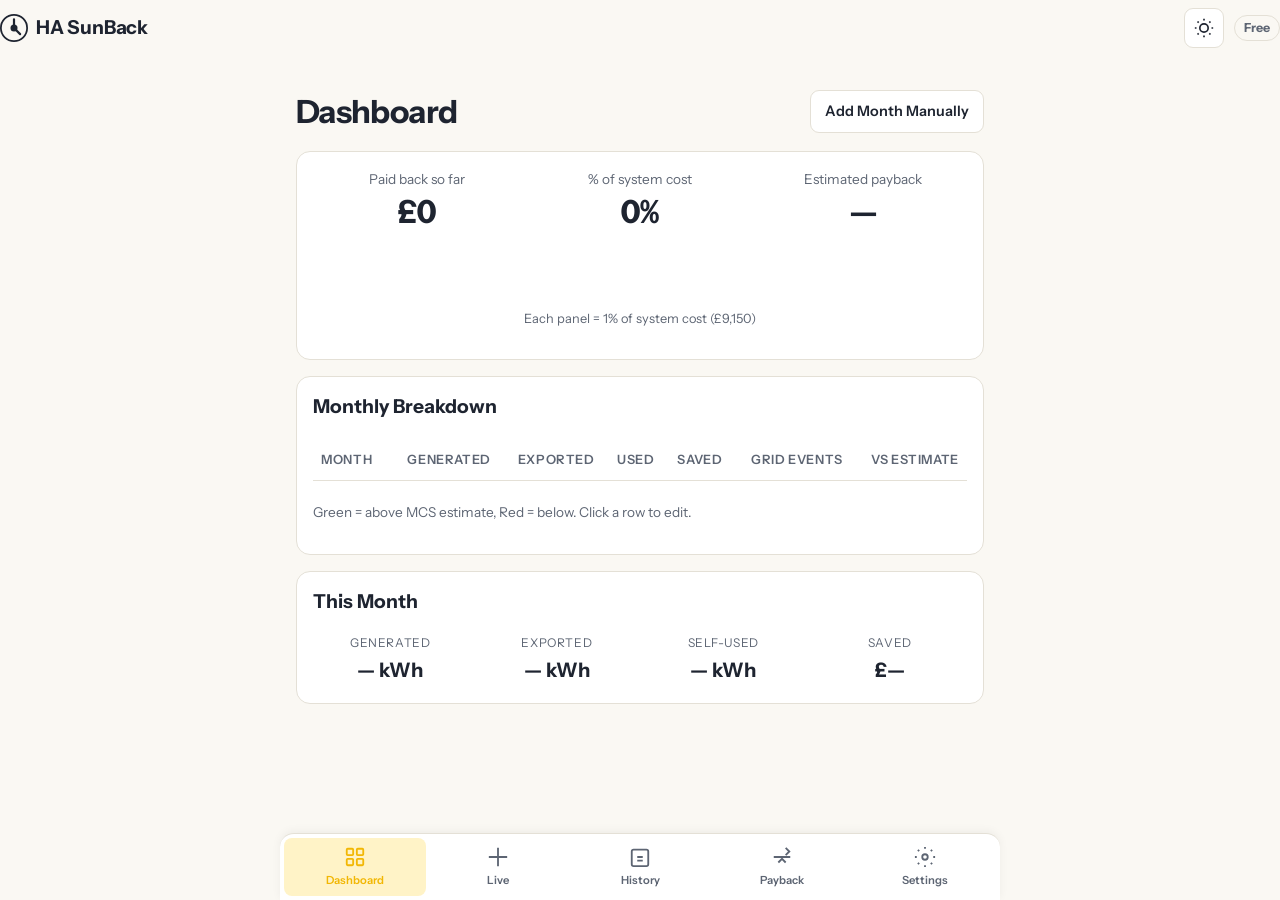
==== rootfs/app/static/index.html @ 70d34066 "Build ha-sunback as a proper HA add-on: config.yaml manifest, Dockerfile, rootfs FastAPI backend (SQ" ====
<!DOCTYPE html>
<html lang="en">
<head>
  <meta charset="UTF-8">
  <meta name="viewport" content="width=device-width, initial-scale=1, viewport-fit=cover">
  <meta name="description" content="Local solar payback dashboard for Home Assistant">
  <meta name="theme-color" content="#1C2B4A">
  <title>HA SunBack — Solar Payback Dashboard</title>

  <!-- Font: Instrument Sans via Google Fonts -->
  <link rel="preconnect" href="https://fonts.googleapis.com">
  <link rel="preconnect" href="https://fonts.gstatic.com" crossorigin>
  <link href="https://fonts.googleapis.com/css2?family=Instrument+Sans:wght@400;600;700&display=swap" rel="stylesheet">

  <!-- Theme script: runs in <head> before paint -->
  <script src="theme.js"></script>

  <!-- Styles -->
  <link rel="stylesheet" href="styles.css">
</head>
<body>
  <!-- Header -->
  <header class="top" role="banner">
    <a href="#overview" class="brand" aria-label="HA SunBack home">
      <svg class="brand-icon" viewBox="0 0 32 32" fill="none" aria-hidden="true">
        <circle cx="16" cy="16" r="15" stroke="currentColor" stroke-width="2"/>
        <path d="M16 6v10l7 7" stroke="currentColor" stroke-width="2.5" stroke-linecap="round" stroke-linejoin="round"/>
        <circle cx="16" cy="16" r="4" fill="currentColor"/>
      </svg>
      <span>HA SunBack</span>
    </a>
    <div class="top-right">
      <button id="themeBtn" class="theme-btn" aria-label="Switch to dark theme" aria-pressed="false" type="button">
        <svg class="i-sun" viewBox="0 0 24 24" fill="none" stroke="currentColor" stroke-width="2" aria-hidden="true"><circle cx="12" cy="12" r="5"/><path d="M12 1v2M12 21v2M4.22 4.22l1.42 1.42M18.36 18.36l1.42 1.42M1 12h2M21 12h2M4.22 19.78l1.42-1.42M18.36 5.64l1.42-1.42"/></svg>
        <svg class="i-moon" viewBox="0 0 24 24" fill="none" stroke="currentColor" stroke-width="2" aria-hidden="true" style="display:none"><path d="M21 12.79A9 9 0 1 1 11.21 3 7 7 0 0 0 21 12.79z"/></svg>
      </button>
      <span class="plan" id="planBadge">Free</span>
    </div>
  </header>

  <main>
    <!-- Connection status banner -->
    <div id="connBanner" class="conn-banner" hidden>
      <span id="connStatus">Connecting to Home Assistant…</span>
      <button id="retryBtn" class="btn-secondary" type="button">Retry</button>
    </div>

    <!-- Overview / Dashboard -->
    <section id="view-overview" class="view" aria-labelledby="overview-title">
      <header class="view-header">
        <h1 id="overview-title">Dashboard</h1>
        <div class="view-actions">
          <button id="btnAddMonth" class="btn-secondary" type="button">Add Month Manually</button>
        </div>
      </header>

      <!-- Payback Summary -->
      <div class="card payback-summary">
        <div class="summary-grid">
          <div class="summary-item">
            <p class="label muted">Paid back so far</p>
            <p class="value num" id="paidBackTotal">£0</p>
          </div>
          <div class="summary-item">
            <p class="label muted">% of system cost</p>
            <p class="value num" id="paidBackPct">0%</p>
          </div>
          <div class="summary-item">
            <p class="label muted">Estimated payback</p>
            <p class="value num" id="paybackDate">—</p>
          </div>
        </div>

        <!-- Panels Grid -->
        <div class="panel-grid-wrap">
          <div class="cells" id="panelsGrid" role="img" aria-label="Payback progress panels, each cell is 1% of system cost"></div>
          <p class="grid-caption muted">Each panel = 1% of system cost (£9,150)</p>
        </div>
      </div>

      <!-- Monthly Breakdown -->
      <section class="card" aria-labelledby="monthly-title">
        <h2 id="monthly-title">Monthly Breakdown</h2>
        <div class="table-wrap" id="monthlyTable">
          <table>
            <thead>
              <tr>
                <th scope="col">Month</th>
                <th scope="col">Generated</th>
                <th scope="col">Exported</th>
                <th scope="col">Used</th>
                <th scope="col">Saved</th>
                <th scope="col">Grid Events</th>
                <th scope="col">vs Estimate</th>
              </tr>
            </thead>
            <tbody id="monthlyBody"></tbody>
          </table>
        </div>
        <p class="muted" style="font-size:0.85rem; margin-top:8px;">Green = above MCS estimate, Red = below. Click a row to edit.</p>
      </section>

      <!-- Quick Stats -->
      <div class="card quick-stats">
        <h2>This Month</h2>
        <div class="stats-grid">
          <div class="stat">
            <span class="stat-label muted">Generated</span>
            <span class="stat-value num" id="statGen">— kWh</span>
          </div>
          <div class="stat">
            <span class="stat-label muted">Exported</span>
            <span class="stat-value num" id="statExp">— kWh</span>
          </div>
          <div class="stat">
            <span class="stat-label muted">Self-used</span>
            <span class="stat-value num" id="statUsed">— kWh</span>
          </div>
          <div class="stat">
            <span class="stat-label muted">Saved</span>
            <span class="stat-value num" id="statSaved">£—</span>
          </div>
        </div>
      </div>
    </section>

    <!-- Live View -->
    <section id="view-live" class="view" hidden aria-labelledby="live-title">
      <header class="view-header">
        <h1 id="live-title">Live Power Flow</h1>
      </header>
      <div class="card live-flow">
        <svg id="liveDiagram" viewBox="0 0 600 300" aria-label="Real-time power flow diagram"></svg>
        <div class="live-values">
          <div class="live-item">
            <span class="live-label muted">PV Generation</span>
            <span class="live-value num" id="livePV">— kW</span>
          </div>
          <div class="live-item">
            <span class="live-label muted">Battery</span>
            <span class="live-value num" id="liveBat">— kW</span>
          </div>
          <div class="live-item">
            <span class="live-label muted">Grid</span>
            <span class="live-value num" id="liveGrid">— kW</span>
          </div>
          <div class="live-item">
            <span class="live-label muted">House Load</span>
            <span class="live-value num" id="liveLoad">— kW</span>
          </div>
          <div class="live-item">
            <span class="live-label muted">Battery SoC</span>
            <span class="live-value num" id="liveSoc">—%</span>
          </div>
          <div class="live-item">
            <span class="live-label muted">Saving Now</span>
            <span class="live-value num" id="liveSaving">£—/h</span>
          </div>
        </div>
      </div>
    </section>

    <!-- History View -->
    <section id="view-history" class="view" hidden aria-labelledby="history-title">
      <header class="view-header">
        <h1 id="history-title">History</h1>
      </header>
      <div class="card">
        <h2>Yearly Summary</h2>
        <div id="yearlyCharts"></div>
      </div>
      <div class="card">
        <h2>Monthly Detail</h2>
        <div class="table-wrap" id="historyTable">
          <table>
            <thead>
              <tr>
                <th scope="col">Month</th>
                <th scope="col">Generated</th>
                <th scope="col">Exported</th>
                <th scope="col">Self-used</th>
                <th scope="col">Grid Import</th>
                <th scope="col">Battery Charged</th>
                <th scope="col">Battery Discharged</th>
                <th scope="col">Saved</th>
                <th scope="col">vs Estimate</th>
              </tr>
            </thead>
            <tbody id="historyBody"></tbody>
          </table>
        </div>
      </div>
    </section>

    <!-- Payback Projection View -->
    <section id="view-payback" class="view" hidden aria-labelledby="payback-title">
      <header class="view-header">
        <h1 id="payback-title">Payback Projection</h1>
      </header>

      <!-- Cumulative Savings Chart -->
      <section class="card" aria-labelledby="cum-title">
        <h2 id="cum-title">Cumulative Savings — With vs Without Battery</h2>
        <p class="muted" style="font-size:0.85rem; margin-bottom:12px;">Lines show cumulative savings over time. The horizontal line marks system cost (£9,150). Where each curve crosses = payback point.</p>
        <div id="cumulativeChart" style="width:100%; max-width:720px;"></div>
        <div id="paybackDates" class="payback-dates" style="margin-top:12px; display:flex; gap:16px; flex-wrap:wrap; font-size:0.9rem;"></div>
      </section>

      <!-- Payback Date Movement Chart -->
      <section class="card" aria-labelledby="movement-title">
        <h2 id="movement-title">Projected Payback Date Movement</h2>
        <p class="muted" style="font-size:0.85rem; margin-bottom:12px;">How the estimated payback date shifts as real generation accumulates. Y-axis = projected payback date; X-axis = observation date. Uses UK seasonal weighting for forward projection.</p>
        <div id="paybackMovementChart" style="width:100%; max-width:720px;"></div>
      </section>
    </section>

    <!-- Settings View -->
    <section id="view-settings" class="view" hidden aria-labelledby="settings-title">
      <header class="view-header">
        <h1 id="settings-title">Settings</h1>
      </header>

      <!-- System Config -->
      <section class="card" aria-labelledby="sys-title">
        <h2 id="sys-title">System Configuration</h2>
        <form id="formSystem" class="form-grid">
          <div class="form-field">
            <label for="sysCost">System Cost (£)</label>
            <input type="number" id="sysCost" name="cost" step="1" min="0" required>
          </div>
          <div class="form-field">
            <label for="sysInstall">Install Date</label>
            <input type="date" id="sysInstall" name="install" required>
          </div>
          <div class="form-field">
            <label for="sysMcs">MCS Estimated Annual Generation (kWh/year)</label>
            <input type="number" id="sysMcs" name="mcs" step="10" min="0" required>
          </div>
          <div class="form-field">
            <label for="sysCapacity">System Capacity (kWp)</label>
            <input type="number" id="sysCapacity" name="capacity" step="0.01" min="0">
          </div>
          <button type="submit" class="btn-primary">Save System Config</button>
        </form>
      </section>

      <!-- Tariff History -->
      <section class="card" aria-labelledby="tariff-title">
        <h2 id="tariff-title">Tariff History</h2>
        <p class="muted">Add rate changes. Earlier months keep previous rates.</p>
        <form id="formTariff" class="form-grid" style="margin-bottom:16px;">
          <div class="form-field">
            <label for="tariffMonth">Start Month</label>
            <input type="month" id="tariffMonth" name="month" required>
          </div>
          <div class="form-field">
            <label for="tariffDay">Day Rate (p/kWh)</label>
            <input type="number" id="tariffDay" name="day" step="0.01" min="0" required>
          </div>
          <div class="form-field">
            <label for="tariffNight">Night Rate (p/kWh)</label>
            <input type="number" id="tariffNight" name="night" step="0.01" min="0">
          </div>
          <div class="form-field">
            <label for="tariffExport">Export Rate (p/kWh)</label>
            <input type="number" id="tariffExport" name="export" step="0.01" min="0">
          </div>
          <button type="submit" class="btn-primary">Add Rate Change</button>
        </form>
        <div id="tariffList"></div>
      </section>

      <!-- Grid Events (axle.energy) -->
      <section class="card" aria-labelledby="grid-title">
        <h2 id="grid-title">Grid Events (axle.energy)</h2>
        <p class="muted">Manual payments from grid balancing events.</p>
        <form id="formGridEvent" class="form-grid" style="margin-bottom:16px;">
          <div class="form-field">
            <label for="geDate">Payment Date</label>
            <input type="date" id="geDate" name="date" required>
          </div>
          <div class="form-field">
            <label for="geAmount">Earnings (£)</label>
            <input type="number" id="geAmount" name="amount" step="0.01" min="0" required>
          </div>
          <div class="form-field">
            <label for="geNotes">Notes (optional)</label>
            <input type="text" id="geNotes" name="notes" placeholder="e.g. Demand flexibility event">
          </div>
          <button type="submit" class="btn-primary">Add Grid Event</button>
        </form>
        <div id="gridEventList"></div>
      </section>

      <!-- Sync from Home Assistant -->
      <section class="card" aria-labelledby="sync-title">
        <h2 id="sync-title">Sync from Home Assistant</h2>
        <p class="muted">Pull historical monthly data from HA (Fox ESS sensors). Uses daily-max method from raw history.</p>
        <div style="display:flex; gap:12px; flex-wrap:wrap; align-items:center;">
          <button id="btnSyncHA" class="btn-primary" type="button">Sync Monthly Data from HA</button>
          <span id="syncStatus" class="muted" style="font-size:0.9rem;"></span>
        </div>
      </section>

      <!-- Export -->
      <section class="card" aria-labelledby="export-title">
        <h2 id="export-title">Export Data</h2>
        <div style="display:flex; gap:12px; flex-wrap:wrap;">
          <button id="btnExportPDF" class="btn-secondary" type="button">PDF Report</button>
          <button id="btnExportExcel" class="btn-secondary" type="button">Excel (.xlsx)</button>
          <button id="btnExportCSV" class="btn-secondary" type="button">CSV</button>
        </div>
      </section>

      <!-- Danger Zone -->
      <section class="card danger-zone" aria-labelledby="danger-title">
        <h2 id="danger-title">Danger Zone</h2>
        <button id="btnClearAll" class="btn-danger" type="button">Clear All Local Data</button>
        <p class="muted" style="font-size:0.85rem; margin-top:8px;">Removes all settings, tariff history, grid events, and cached monthly data. Cannot be undone.</p>
      </section>
    </section>
  </main>

  <!-- Navigation -->
  <nav class="bottom-nav" role="navigation" aria-label="Main navigation">
    <a href="#overview" class="nav-item active" data-view="overview">
      <svg viewBox="0 0 24 24" fill="none" stroke="currentColor" stroke-width="2" aria-hidden="true"><rect x="3" y="3" width="7" height="7" rx="1"/><rect x="14" y="3" width="7" height="7" rx="1"/><rect x="3" y="14" width="7" height="7" rx="1"/><rect x="14" y="14" width="7" height="7" rx="1"/></svg>
      <span>Dashboard</span>
    </a>
    <a href="#live" class="nav-item" data-view="live">
      <svg viewBox="0 0 24 24" fill="none" stroke="currentColor" stroke-width="2" aria-hidden="true"><path d="M12 2v10M12 22v-10M2 12h10M22 12h-10"/></svg>
      <span>Live</span>
    </a>
    <a href="#history" class="nav-item" data-view="history">
      <svg viewBox="0 0 24 24" fill="none" stroke="currentColor" stroke-width="2" aria-hidden="true"><rect x="3" y="4" width="18" height="18" rx="2"/><path d="M9 12h6M9 16h6"/></svg>
      <span>History</span>
    </a>
    <a href="#payback" class="nav-item" data-view="payback">
      <svg viewBox="0 0 24 24" fill="none" stroke="currentColor" stroke-width="2" aria-hidden="true"><path d="M16 2l4 4-4 4M8 18l4-4 4 4M3 12h18"/></svg>
      <span>Payback</span>
    </a>
    <a href="#settings" class="nav-item" data-view="settings">
      <svg viewBox="0 0 24 24" fill="none" stroke="currentColor" stroke-width="2" aria-hidden="true"><circle cx="12" cy="12" r="3"/><path d="M12 1v2M12 21v2M4.22 4.22l1.42 1.42M18.36 18.36l1.42 1.42M1 12h2M21 12h2M4.22 19.78l1.42-1.42M18.36 5.64l1.42-1.42"/></svg>
      <span>Settings</span>
    </a>
  </nav>

  <!-- Modals -->
  <div id="modalOverlay" class="modal-overlay" hidden></div>
  <div id="modalAddMonth" class="modal" hidden role="dialog" aria-labelledby="modalAddMonthTitle" aria-modal="true">
    <header class="modal-header">
      <h2 id="modalAddMonthTitle">Add Monthly Figures</h2>
      <button class="modal-close" type="button" aria-label="Close">&times;</button>
    </header>
    <form id="formAddMonth" class="form-grid">
      <div class="form-field">
        <label for="amMonth">Month</label>
        <input type="month" id="amMonth" name="month" required>
      </div>
      <div class="form-field">
        <label for="amGen">Generated (kWh)</label>
        <input type="number" id="amGen" name="gen" step="0.1" min="0" required>
      </div>
      <div class="form-field">
        <label for="amExp">Exported (kWh)</label>
        <input type="number" id="amExp" name="exp" step="0.1" min="0" required>
      </div>
      <div class="form-field">
        <label for="amGrid">Grid Import (kWh)</label>
        <input type="number" id="amGrid" name="grid" step="0.1" min="0" required>
      </div>
      <div class="form-field">
        <label for="amBatChg">Battery Charged (kWh)</label>
        <input type="number" id="amBatChg" name="batchg" step="0.1" min="0">
      </div>
      <div class="form-field">
        <label for="amBatDis">Battery Discharged (kWh)</label>
        <input type="number" id="amBatDis" name="batdis" step="0.1" min="0">
      </div>
      <div class="form-actions">
        <button type="button" class="btn-secondary modal-cancel">Cancel</button>
        <button type="submit" class="btn-primary">Save</button>
      </div>
    </form>
  </div>

  <!-- Scripts -->
  <script type="module" src="js/app.js"></script>
</body>
</html>
---- rootfs/app/static/styles.css ----
/* ==========================================================================
   HA SunBack — Design Tokens & Component Styles
   Based on SunBack.co.uk design system
   ========================================================================== */

/* --- Design tokens (light) --- */
:root {
  --paper: #FAF8F3;
  --surface: #FFFFFF;
  --ink: #1E2430;
  --muted: #5D6573;
  --line: #E4E0D6;
  --panel: #1C2B4A;
  --panel-line: #8FA3C4;
  --cell: #22365C;
  --sun: #F2B705;
  --sun-ink: #2A2000;
  --sun-soft: #FFF3C7;
  --export: #2F7A9E;
  --bad: #B3452C;
  --field: #FFFFFF;
  --good: #2E7D4F;
  --tag-new-bg: #DFF3E6;
  --tag-new: #1D6B3E;
  --tag-imp-bg: #E2EBFA;
  --tag-imp: #2B4F8F;
  --tag-fix-bg: #FBE9D0;
  --tag-fix: #8A5200;
  color-scheme: light;
}

/* --- Design tokens (dark) --- */
@media (prefers-color-scheme: dark) {
  :root:not([data-theme="light"]) {
    --paper: #12151B;
    --surface: #1A1F27;
    --ink: #E8EAEE;
    --muted: #A2A9B5;
    --line: #2C323D;
    --panel: #0E1A30;
    --panel-line: #4D6286;
    --cell: #1A2B4A;
    --sun: #F5C531;
    --sun-ink: #2A2000;
    --sun-soft: #3A3115;
    --export: #5BB0D6;
    --bad: #E07A62;
    --field: #141920;
    --good: #5BBF84;
    --tag-new-bg: #163A25;
    --tag-new: #8FE0AE;
    --tag-imp-bg: #1B2B48;
    --tag-imp: #A9C4F5;
    --tag-fix-bg: #3D2A10;
    --tag-fix: #F3C27A;
    color-scheme: dark;
  }
}

:root[data-theme="dark"] {
  --paper: #12151B;
  --surface: #1A1F27;
  --ink: #E8EAEE;
  --muted: #A2A9B5;
  --line: #2C323D;
  --panel: #0E1A30;
  --panel-line: #4D6286;
  --cell: #1A2B4A;
  --sun: #F5C531;
  --sun-ink: #2A2000;
  --sun-soft: #3A3115;
  --export: #5BB0D6;
  --bad: #E07A62;
  --field: #141920;
  --good: #5BBF84;
  --tag-new-bg: #163A25;
  --tag-new: #8FE0AE;
  --tag-imp-bg: #1B2B48;
  --tag-imp: #A9C4F5;
  --tag-fix-bg: #3D2A10;
  --tag-fix: #F3C27A;
  color-scheme: dark;
}

/* --- Reset & base --- */
:root {
  box-sizing: border-box;
  padding-top: env(safe-area-inset-top, 0px);
  padding-bottom: env(safe-area-inset-bottom, 0px);
}
html {
  scroll-padding-top: env(safe-area-inset-top, 0px);
}
*, ::before, ::after {
  box-sizing: inherit;
}
body {
  margin: 0;
  background: var(--paper);
  color: var(--ink);
  font-family: "Instrument Sans", system-ui, -apple-system, "Segoe UI", Roboto, Arial, sans-serif;
  font-size: 16px;
  line-height: 1.45;
  min-height: 100vh;
  display: flex;
  flex-direction: column;
}
main {
  max-width: 720px;
  margin: 0 auto;
  padding: 16px 16px 100px;
  flex: 1;
  width: 100%;
}
h1, h2, h3 {
  margin: 0;
  line-height: 1.15;
}
h1 { font-size: clamp(2rem, 8vw, 2.8rem); font-weight: 700; letter-spacing: -0.02em; line-height: 1.05; }
h2 { font-size: 1.2rem; font-weight: 700; margin-bottom: 10px; }
h3 { font-size: 1rem; font-weight: 600; margin-bottom: 8px; }
p { margin: 0 0 1em; }
a { color: var(--sun); text-decoration: none; }
a:hover { text-decoration: underline; }
button, input, select, textarea {
  font: inherit;
  color: inherit;
}
button { cursor: pointer; }
:focus-visible {
  outline: 3px solid var(--sun);
  outline-offset: 2px;
}
.muted { color: var(--muted); }
.num { font-variant-numeric: tabular-nums; }
.sr {
  position: absolute;
  width: 1px;
  height: 1px;
  overflow: hidden;
  clip: rect(0, 0, 0, 0);
  white-space: nowrap;
}
[hidden] { display: none !important; }

/* --- Header --- */
.top {
  display: flex;
  justify-content: space-between;
  align-items: center;
  gap: 12px;
  margin-bottom: 18px;
  padding: 8px 0;
}
.brand {
  display: flex;
  align-items: center;
  gap: 8px;
  font-weight: 700;
  font-size: 1.2rem;
  letter-spacing: -0.01em;
  text-decoration: none;
  color: var(--ink);
}
.brand:hover { text-decoration: none; }
.brand-icon { width: 28px; height: 28px; flex-shrink: 0; }
.top-right {
  display: flex;
  align-items: center;
  gap: 10px;
}

/* Theme button */
.theme-btn {
  display: inline-flex;
  align-items: center;
  justify-content: center;
  width: 40px;
  height: 40px;
  border-radius: 9px;
  border: 1.5px solid var(--line);
  background: var(--surface);
  color: var(--ink);
  transition: border-color 0.15s, background 0.15s;
}
.theme-btn:hover { border-color: var(--sun); }
.theme-btn:focus-visible { outline-offset: 2px; }
.theme-btn svg { width: 20px; height: 20px; }

/* Plan badge */
.plan {
  font-size: 0.78rem;
  font-weight: 700;
  padding: 3px 9px;
  border-radius: 999px;
  border: 1.5px solid var(--line);
  color: var(--muted);
  white-space: nowrap;
}
.plan.pro {
  border-color: var(--sun);
  color: var(--ink);
  background: var(--sun-soft);
}

/* Connection banner */
.conn-banner {
  display: flex;
  align-items: center;
  justify-content: space-between;
  gap: 12px;
  padding: 12px 16px;
  background: var(--sun-soft);
  border: 1px solid var(--sun);
  border-radius: 10px;
  margin-bottom: 16px;
  color: var(--sun-ink);
}
.conn-banner.error {
  background: #FEE2E2;
  border-color: var(--bad);
  color: #991B1B;
}

/* View header */
.view-header {
  display: flex;
  justify-content: space-between;
  align-items: center;
  gap: 12px;
  margin-bottom: 18px;
  flex-wrap: wrap;
}
.view-header h1 { font-size: clamp(1.5rem, 6vw, 2rem); }
.view-actions { display: flex; gap: 8px; }

/* Cards */
.card {
  background: var(--surface);
  border: 1px solid var(--line);
  border-radius: 14px;
  padding: 18px 16px;
  display: grid;
  gap: 14px;
  margin-bottom: 16px;
}

/* Buttons */
.btn-primary {
  appearance: none;
  border: none;
  border-radius: 9px;
  padding: 12px 16px;
  font-weight: 700;
  font-size: 1rem;
  background: var(--sun);
  color: var(--sun-ink);
  transition: filter 0.15s, transform 0.05s;
}
.btn-primary:hover { filter: brightness(1.05); }
.btn-primary:active { transform: scale(0.98); }
.btn-primary:focus-visible { outline-offset: 2px; }
.btn-primary:disabled { opacity: 0.6; cursor: not-allowed; }

.btn-secondary {
  appearance: none;
  border: 1.5px solid var(--line);
  border-radius: 9px;
  padding: 10px 14px;
  font-weight: 600;
  font-size: 0.9rem;
  background: var(--surface);
  color: var(--ink);
  transition: border-color 0.15s, background 0.15s;
}
.btn-secondary:hover { border-color: var(--sun); background: var(--sun-soft); }
.btn-secondary:focus-visible { outline-offset: 2px; }

.btn-danger {
  appearance: none;
  border: none;
  border-radius: 9px;
  padding: 10px 14px;
  font-weight: 600;
  font-size: 0.9rem;
  background: var(--bad);
  color: white;
  transition: filter 0.15s;
}
.btn-danger:hover { filter: brightness(1.1); }
.btn-danger:focus-visible { outline-offset: 2px; }

/* Form grid */
.form-grid {
  display: grid;
  gap: 12px;
  grid-template-columns: repeat(auto-fit, minmax(200px, 1fr));
  align-items: end;
}
.form-field {
  display: grid;
  gap: 6px;
}
.form-field label {
  font-size: 0.85rem;
  font-weight: 600;
  color: var(--muted);
}
.form-field input,
.form-field select {
  padding: 10px 12px;
  border: 1.5px solid var(--line);
  border-radius: 9px;
  background: var(--field);
  color: var(--ink);
  font-size: 1rem;
}
.form-field input:focus,
.form-field select:focus {
  border-color: var(--sun);
  outline: none;
}
.form-actions {
  display: flex;
  gap: 8px;
  justify-content: flex-end;
  grid-column: 1 / -1;
}

/* Payback Summary */
.payback-summary { gap: 18px; }
.summary-grid {
  display: grid;
  grid-template-columns: repeat(3, 1fr);
  gap: 16px;
  text-align: center;
}
.summary-item .label {
  font-size: 0.85rem;
  margin-bottom: 4px;
}
.summary-item .value {
  font-size: clamp(1.5rem, 5vw, 2rem);
  font-weight: 700;
  line-height: 1.1;
}
.summary-item .value.positive { color: var(--good); }
.summary-item .value.negative { color: var(--bad); }

/* Panels Grid */
.panel-grid-wrap { text-align: center; }
.cells {
  display: inline-grid;
  grid-template-columns: repeat(10, minmax(0, 1fr));
  gap: 3px;
  max-width: 100%;
}
.cells i {
  aspect-ratio: 1.6 / 1;
  border-radius: 2px;
  background: var(--cell);
  transition: background 0.15s ease;
  position: relative;
}
.cells i::after {
  content: "";
  position: absolute;
  inset: 0;
  border-radius: 2px;
  background: var(--sun);
  transform: scaleY(0);
  transform-origin: bottom;
  transition: transform 0.3s ease;
}
.cells i.filled::after { transform: scaleY(1); }
.grid-caption { margin-top: 8px; font-size: 0.8rem; }

/* Monthly Table */
.table-wrap { overflow-x: auto; }
table { width: 100%; border-collapse: collapse; font-size: 0.9rem; }
th, td { padding: 10px 8px; text-align: right; border-bottom: 1px solid var(--line); }
th:first-child, td:first-child { text-align: left; }
th { font-weight: 600; color: var(--muted); font-size: 0.8rem; text-transform: uppercase; letter-spacing: 0.05em; }
tbody tr:hover { background: var(--paper); }
.positive { color: var(--good); }
.negative { color: var(--bad); }
.neutral { color: var(--muted); }

/* Quick Stats */
.quick-stats { gap: 12px; }
.stats-grid {
  display: grid;
  grid-template-columns: repeat(4, 1fr);
  gap: 12px;
}
.stat { text-align: center; }
.stat-label { display: block; font-size: 0.75rem; text-transform: uppercase; letter-spacing: 0.05em; margin-bottom: 4px; }
.stat-value { font-size: 1.25rem; font-weight: 700; }

/* Live View */
.live-flow { gap: 16px; }
#liveDiagram { width: 100%; height: auto; max-height: 280px; }
.live-values {
  display: grid;
  grid-template-columns: repeat(auto-fit, minmax(140px, 1fr));
  gap: 12px;
}
.live-item { text-align: center; padding: 12px; background: var(--paper); border-radius: 10px; border: 1px solid var(--line); }
.live-label { display: block; font-size: 0.75rem; text-transform: uppercase; letter-spacing: 0.05em; margin-bottom: 4px; }
.live-value { font-size: 1.5rem; font-weight: 700; }

/* Tariff List */
.tariff-item {
  display: flex;
  align-items: center;
  justify-content: space-between;
  gap: 12px;
  padding: 10px 12px;
  background: var(--paper);
  border: 1px solid var(--line);
  border-radius: 8px;
  margin-bottom: 8px;
  flex-wrap: wrap;
}
.tariff-info { display: flex; flex-wrap: wrap; gap: 16px; font-size: 0.9rem; }
.tariff-info span { display: flex; align-items: center; gap: 4px; }
.tariff-actions { display: flex; gap: 8px; }

/* Grid Event List */
.ge-item {
  display: flex;
  align-items: center;
  justify-content: space-between;
  gap: 12px;
  padding: 10px 12px;
  background: var(--paper);
  border: 1px solid var(--line);
  border-radius: 8px;
  margin-bottom: 8px;
  flex-wrap: wrap;
}
.ge-info { display: flex; flex-wrap: wrap; gap: 16px; font-size: 0.9rem; }
.ge-actions { display: flex; gap: 8px; }

/* Entity Mapping */
.entity-row {
  display: grid;
  grid-template-columns: 1fr 2fr;
  gap: 12px;
  padding: 8px 0;
  border-bottom: 1px solid var(--line);
  align-items: center;
}
.entity-row:last-child { border-bottom: none; }
.entity-label { font-size: 0.9rem; color: var(--muted); }
.entity-input { font-family: monospace; font-size: 0.85rem; }

/* Bottom Nav */
.bottom-nav {
  position: fixed;
  bottom: 0;
  left: 0;
  right: 0;
  max-width: 720px;
  margin: 0 auto;
  display: flex;
  background: var(--surface);
  border-top: 1px solid var(--line);
  padding: 4px;
  border-radius: 14px 14px 0 0;
  box-shadow: 0 -2px 10px rgba(0,0,0,0.05);
  z-index: 100;
}
.nav-item {
  flex: 1;
  display: flex;
  flex-direction: column;
  align-items: center;
  gap: 4px;
  padding: 8px 4px;
  color: var(--muted);
  text-decoration: none;
  font-size: 0.7rem;
  font-weight: 600;
  border-radius: 8px;
  transition: color 0.15s, background 0.15s;
}
.nav-item:hover, .nav-item.active { color: var(--sun); background: var(--sun-soft); text-decoration: none; }
.nav-item svg { width: 22px; height: 22px; }

/* Modals */
.modal-overlay {
  position: fixed;
  inset: 0;
  background: rgba(0,0,0,0.4);
  z-index: 200;
  display: flex;
  align-items: center;
  justify-content: center;
  padding: 16px;
}
.modal {
  position: relative;
  background: var(--surface);
  border: 1px solid var(--line);
  border-radius: 14px;
  padding: 20px;
  width: 100%;
  max-width: 420px;
  max-height: 90vh;
  overflow-y: auto;
  z-index: 201;
  box-shadow: 0 10px 40px rgba(0,0,0,0.2);
}
.modal-header {
  display: flex;
  justify-content: space-between;
  align-items: center;
  margin-bottom: 16px;
}
.modal-header h2 { font-size: 1.1rem; }
.modal-close {
  width: 32px;
  height: 32px;
  border: none;
  background: transparent;
  font-size: 1.5rem;
  color: var(--muted);
  border-radius: 50%;
  display: flex;
  align-items: center;
  justify-content: center;
}
.modal-close:hover { background: var(--paper); color: var(--ink); }

/* Danger Zone */
.danger-zone { border-color: var(--bad); }
.danger-zone h2 { color: var(--bad); }

/* Responsive */
@media (max-width: 480px) {
  .top { flex-wrap: wrap; gap: 8px; }
  .top-right { width: 100%; justify-content: flex-end; }
  .summary-grid { grid-template-columns: 1fr; gap: 12px; }
  .stats-grid { grid-template-columns: repeat(2, 1fr); }
  .form-grid { grid-template-columns: 1fr; }
  .cells { gap: 2px; }
  .nav-item span { font-size: 0.6rem; }
  .nav-item svg { width: 20px; height: 20px; }
  main { padding-bottom: 90px; }
}

/* Reduced motion */
@media (prefers-reduced-motion: reduce) {
  .cells i::after { transition: none; }
  * { animation: none !important; transition: none !important; }
}

/* Print */
@media print {
  .top, .btn-primary, .btn-secondary, .theme-btn, .bottom-nav, .view-actions { display: none !important; }
  main { max-width: none; padding: 0; }
  body { background: white; color: black; }
  .card { break-inside: avoid; page-break-inside: avoid; }
}
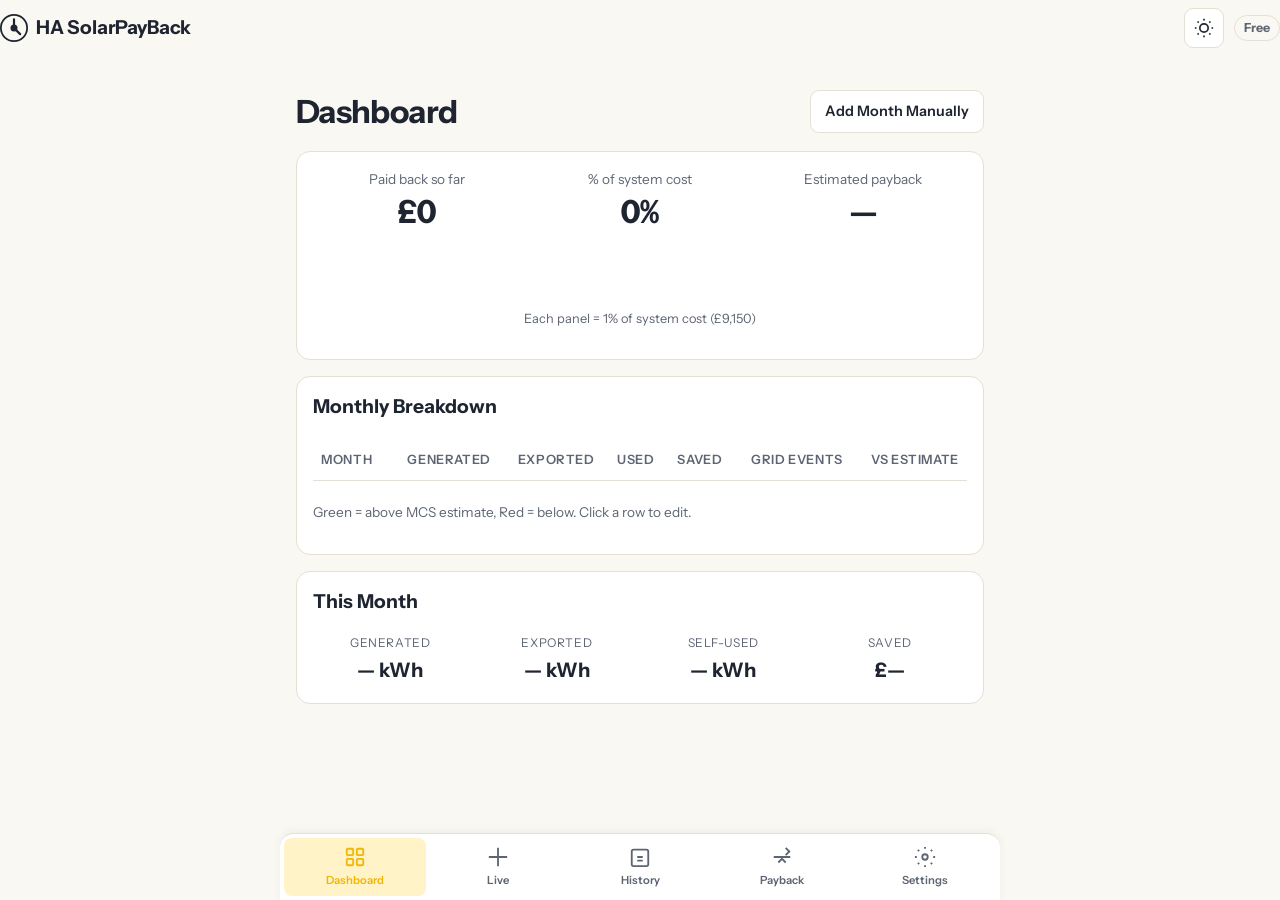
==== commit 64c3e6e7: "Rename app from HA SunBack to HA SolarPayBack (slug ha_solarpayback, folder, DB path, and all intern" ====
--- a/rootfs/app/static/index.html
+++ b/rootfs/app/static/index.html
@@ -5,7 +5,7 @@
   <meta name="viewport" content="width=device-width, initial-scale=1, viewport-fit=cover">
   <meta name="description" content="Local solar payback dashboard for Home Assistant">
   <meta name="theme-color" content="#1C2B4A">
-  <title>HA SunBack — Solar Payback Dashboard</title>
+  <title>HA SolarPayBack — Solar Payback Dashboard</title>
 
   <!-- Font: Instrument Sans via Google Fonts -->
   <link rel="preconnect" href="https://fonts.googleapis.com">
@@ -21,13 +21,13 @@
 <body>
   <!-- Header -->
   <header class="top" role="banner">
-    <a href="#overview" class="brand" aria-label="HA SunBack home">
+    <a href="#overview" class="brand" aria-label="HA SolarPayBack home">
       <svg class="brand-icon" viewBox="0 0 32 32" fill="none" aria-hidden="true">
         <circle cx="16" cy="16" r="15" stroke="currentColor" stroke-width="2"/>
         <path d="M16 6v10l7 7" stroke="currentColor" stroke-width="2.5" stroke-linecap="round" stroke-linejoin="round"/>
         <circle cx="16" cy="16" r="4" fill="currentColor"/>
       </svg>
-      <span>HA SunBack</span>
+      <span>HA SolarPayBack</span>
     </a>
     <div class="top-right">
       <button id="themeBtn" class="theme-btn" aria-label="Switch to dark theme" aria-pressed="false" type="button">
--- a/rootfs/app/static/styles.css
+++ b/rootfs/app/static/styles.css
@@ -1,6 +1,6 @@
 /* ==========================================================================
-   HA SunBack — Design Tokens & Component Styles
-   Based on SunBack.co.uk design system
+   HA SolarPayBack — Design Tokens & Component Styles
+   Based on SolarPayBack.co.uk design system
    ========================================================================== */
 
 /* --- Design tokens (light) --- */
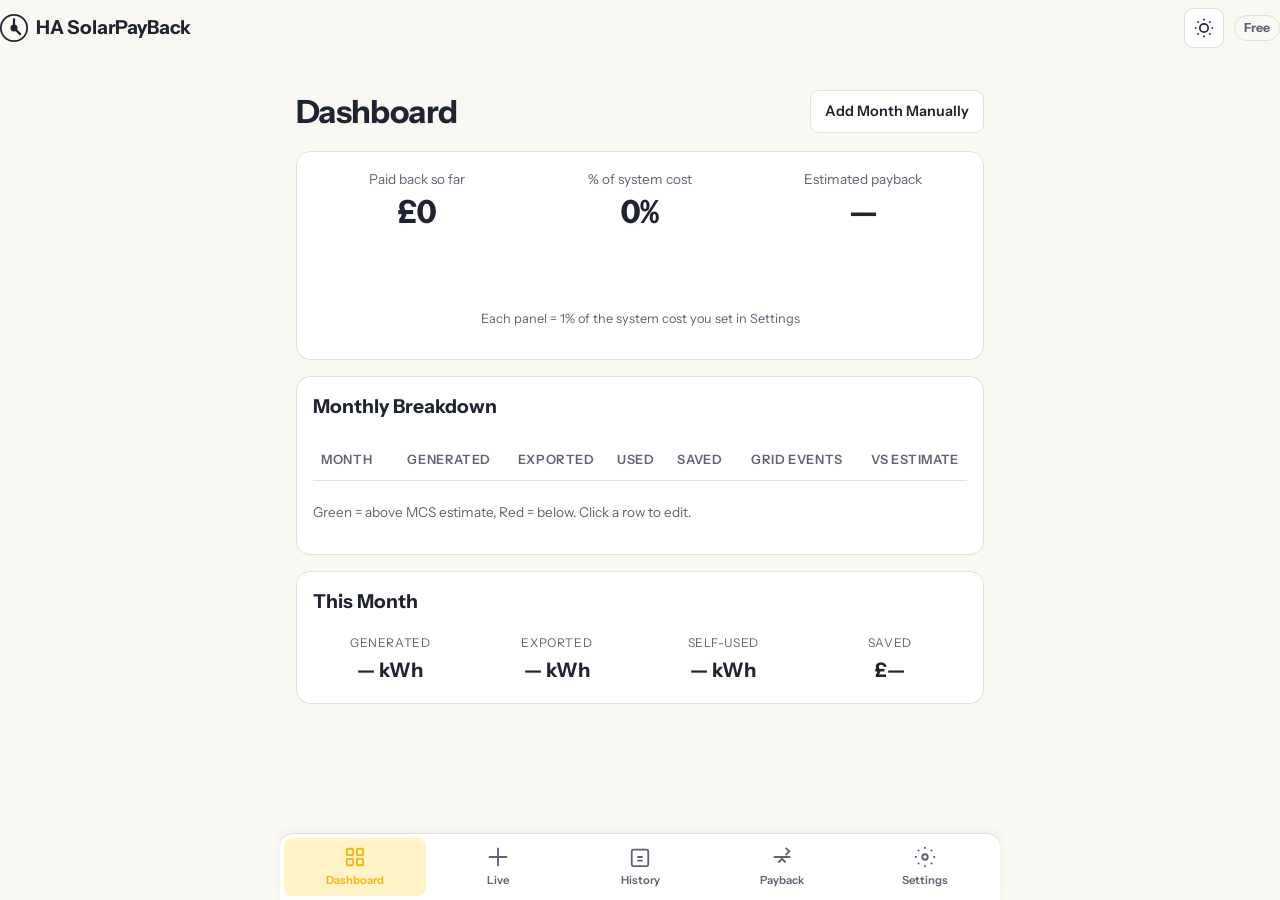
==== commit 5ae796cd: "Prepare for sharing: neutralise personal defaults (system cost, install date, MCS, meter serials), r" ====
--- a/rootfs/app/static/index.html
+++ b/rootfs/app/static/index.html
@@ -74,7 +74,7 @@
         <!-- Panels Grid -->
         <div class="panel-grid-wrap">
           <div class="cells" id="panelsGrid" role="img" aria-label="Payback progress panels, each cell is 1% of system cost"></div>
-          <p class="grid-caption muted">Each panel = 1% of system cost (£9,150)</p>
+          <p class="grid-caption muted">Each panel = 1% of the system cost you set in Settings</p>
         </div>
       </div>
 
@@ -201,7 +201,7 @@
       <!-- Cumulative Savings Chart -->
       <section class="card" aria-labelledby="cum-title">
         <h2 id="cum-title">Cumulative Savings — With vs Without Battery</h2>
-        <p class="muted" style="font-size:0.85rem; margin-bottom:12px;">Lines show cumulative savings over time. The horizontal line marks system cost (£9,150). Where each curve crosses = payback point.</p>
+        <p class="muted" style="font-size:0.85rem; margin-bottom:12px;">Lines show cumulative savings over time. The horizontal line marks the system cost you set in Settings. Where each curve crosses = payback point.</p>
         <div id="cumulativeChart" style="width:100%; max-width:720px;"></div>
         <div id="paybackDates" class="payback-dates" style="margin-top:12px; display:flex; gap:16px; flex-wrap:wrap; font-size:0.9rem;"></div>
       </section>
